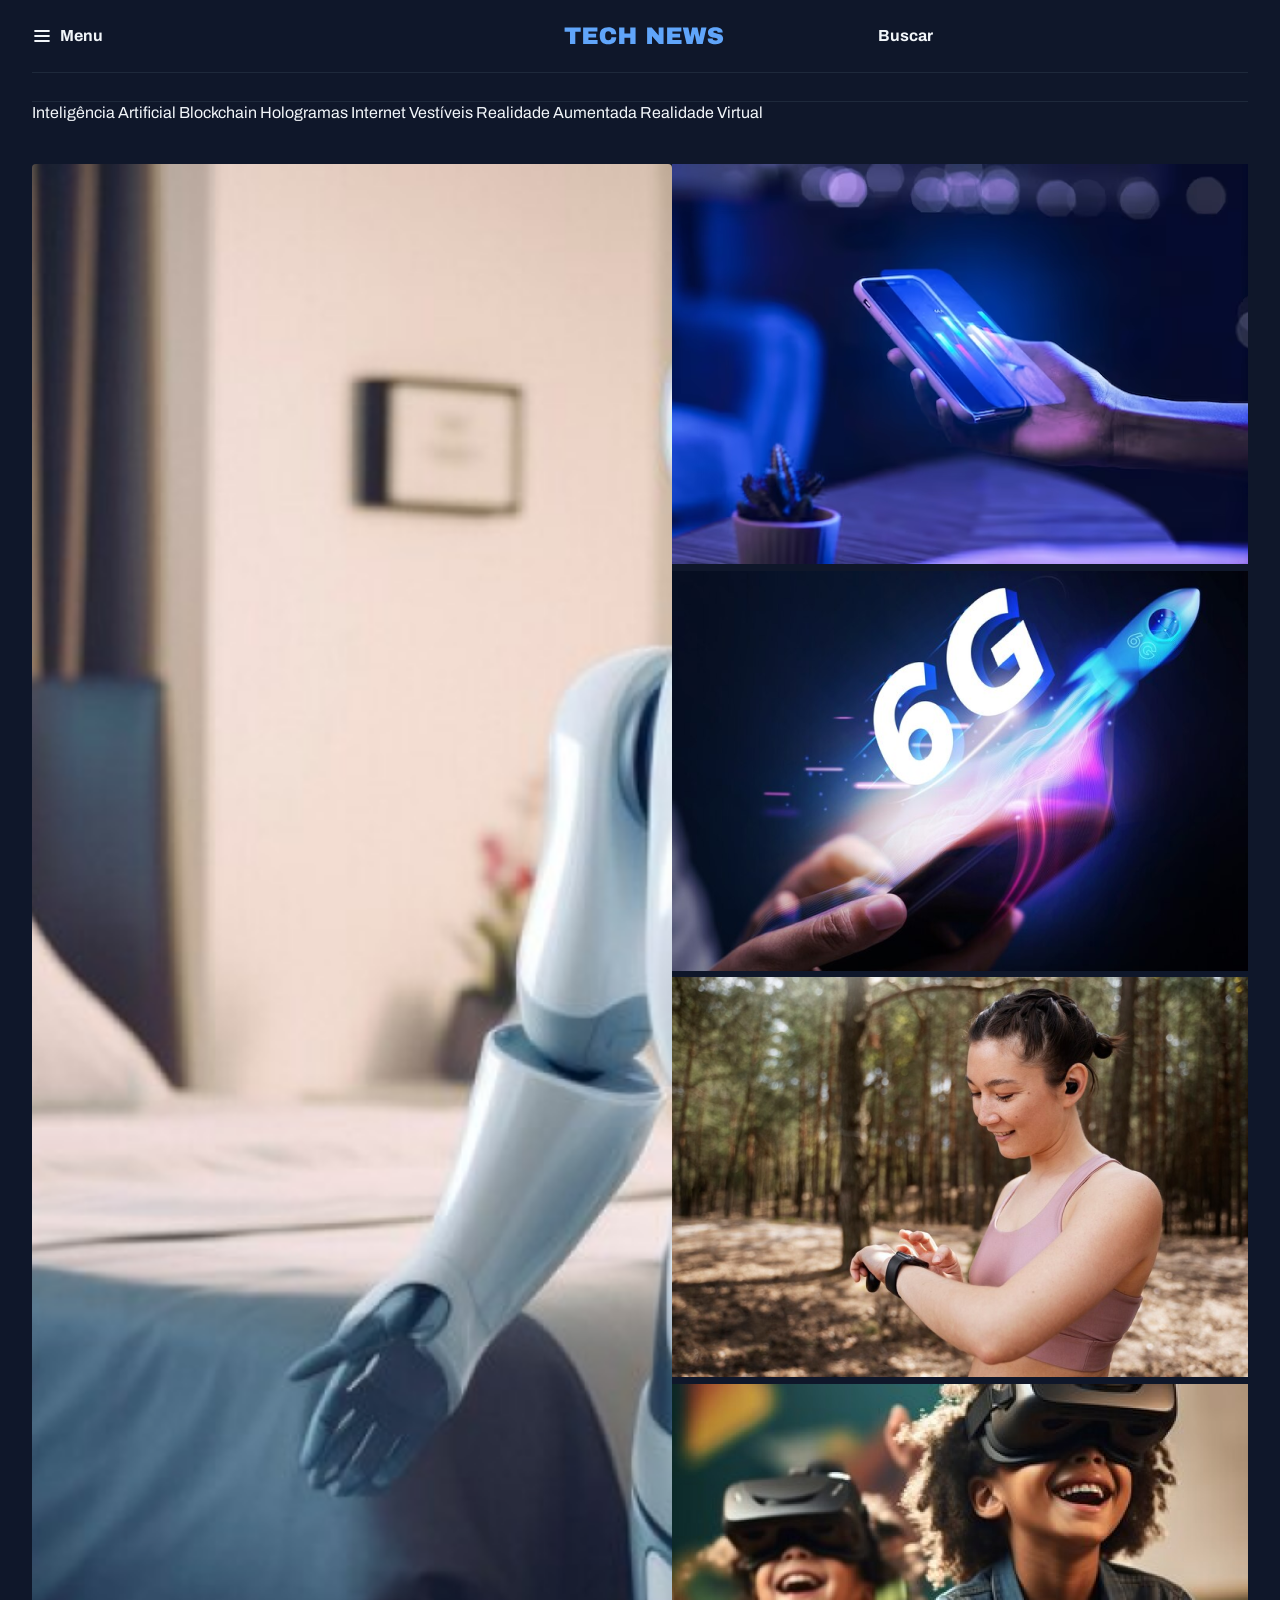
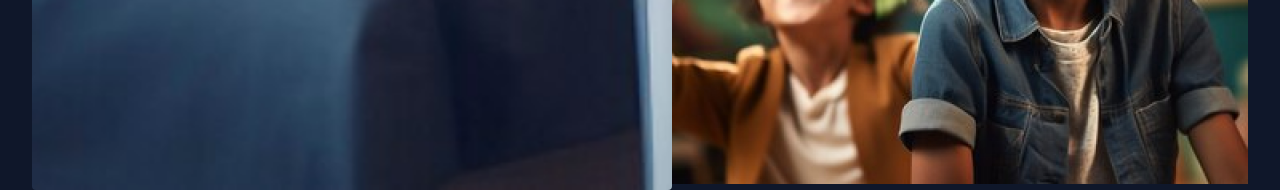
==== index.html @ 94778c38 "Adicionando fundo com degrade" ====
<!DOCTYPE html>
<html lang="en">
<head>
  <meta charset="UTF-8">
  <meta name="viewport" content="width=device-width, initial-scale=1.0">
  <title>Portal de Notícias </title>
  <link rel="preconnect" href="https://fonts.googleapis.com">
  <link rel="preconnect" href="https://fonts.gstatic.com" crossorigin>
  <link href="https://fonts.googleapis.com/css2?family=Archivo:ital,wght@0,100..900;1,100..900&display=swap" rel="stylesheet">
  <link rel="stylesheet" href="index.css">
</head>
<body>
    <header class="container">
        <nav id="primary" class="grid grid-flow-col">
            <div>
                <img src="assets/icons/List.svg" alt="Icone de menu">
                <strong>Menu</strong></div>
            <div>
                <img src="assets/icons/Logo.svg" alt="Technews logo"></div>
            <div><strong>Buscar</strong><img src="assets/assets/icons/MagnifyingGlass.svg" alt=""></div>
        </nav>
        <nav id="secondary" class="grid grid-flow-col"></nav>
    <a href="#">Inteligência Artificial</a>
    <a href="#">Blockchain</a>
    <a href="#">Hologramas</a>
    <a href="#">Internet</a>
    <a href="#">Vestíveis</a>
    <a href="#">Realidade Aumentada</a>
    <a href="#">Realidade  Virtual</a>
</nav>
    </header>
<main class="grid container">
    <section id="featured" class="grid grid-flow-col gap-16">
        <div class="card">
            <img src="assets/images/Image 01.png" alt="Robo doméstico">
        </div>
        <div class="grid-flow-col-2 gap-16">
            <div><img src="assets/images/Image 02.png" alt="Smartphone"></div>
            <div><img src="assets/images/Image 03.png" alt="Tecnologia 6g"></div>
            <div><img src="assets/images/Image 04.png" alt="Relógio inteligente"></div>
            <div><img src="assets/images/Image 05.png" alt="Tecnologia VR"></div>
        </div>
    </section>
</main>
</body>
</html>
---- index.css ----
@import url(global.css);
@import url(header.css);
@import url(utility.css);
@import url(section.css);
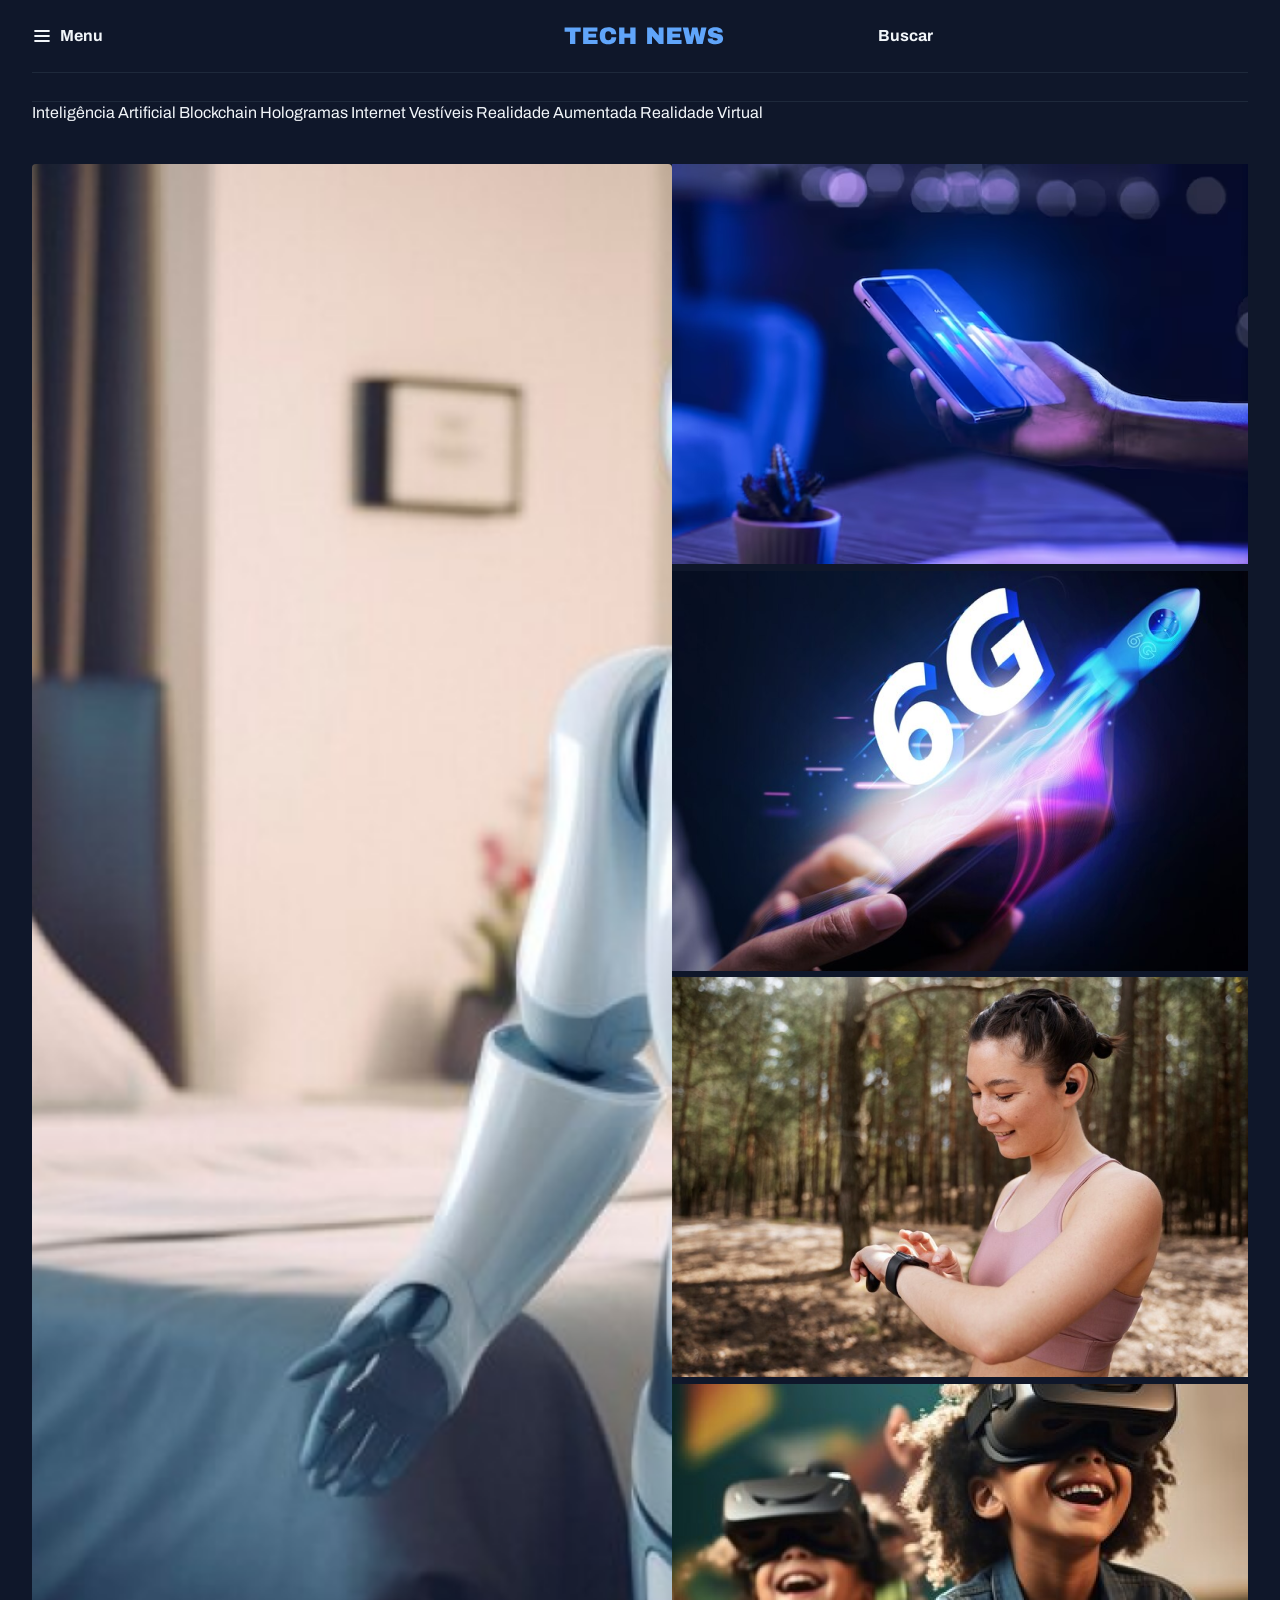
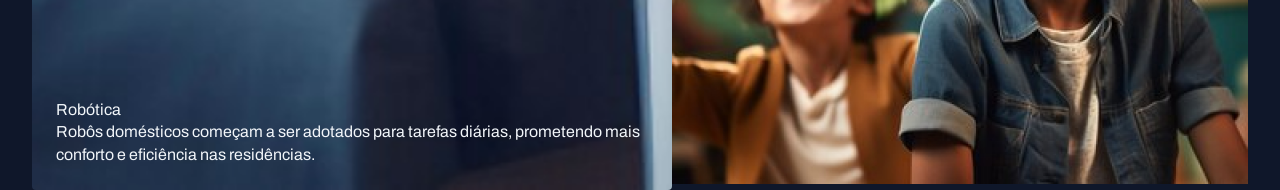
==== commit 595e9eb0: "Texto da primeira imagem após o degrade" ====
--- a/index.html
+++ b/index.html
@@ -31,9 +31,15 @@
     </header>
 <main class="grid container">
     <section id="featured" class="grid grid-flow-col gap-16">
-        <div class="card">
+        <figure class="card">
             <img src="assets/images/Image 01.png" alt="Robo doméstico">
-        </div>
+            <figcaption class=".content-tag">Robótica
+                <h2 class="text.2xl">
+                    Robôs domésticos começam a ser adotados para tarefas diárias, 
+                    prometendo mais conforto e eficiência nas residências.
+                </h2>
+            </figcaption>
+        </figure>
         <div class="grid-flow-col-2 gap-16">
             <div><img src="assets/images/Image 02.png" alt="Smartphone"></div>
             <div><img src="assets/images/Image 03.png" alt="Tecnologia 6g"></div>
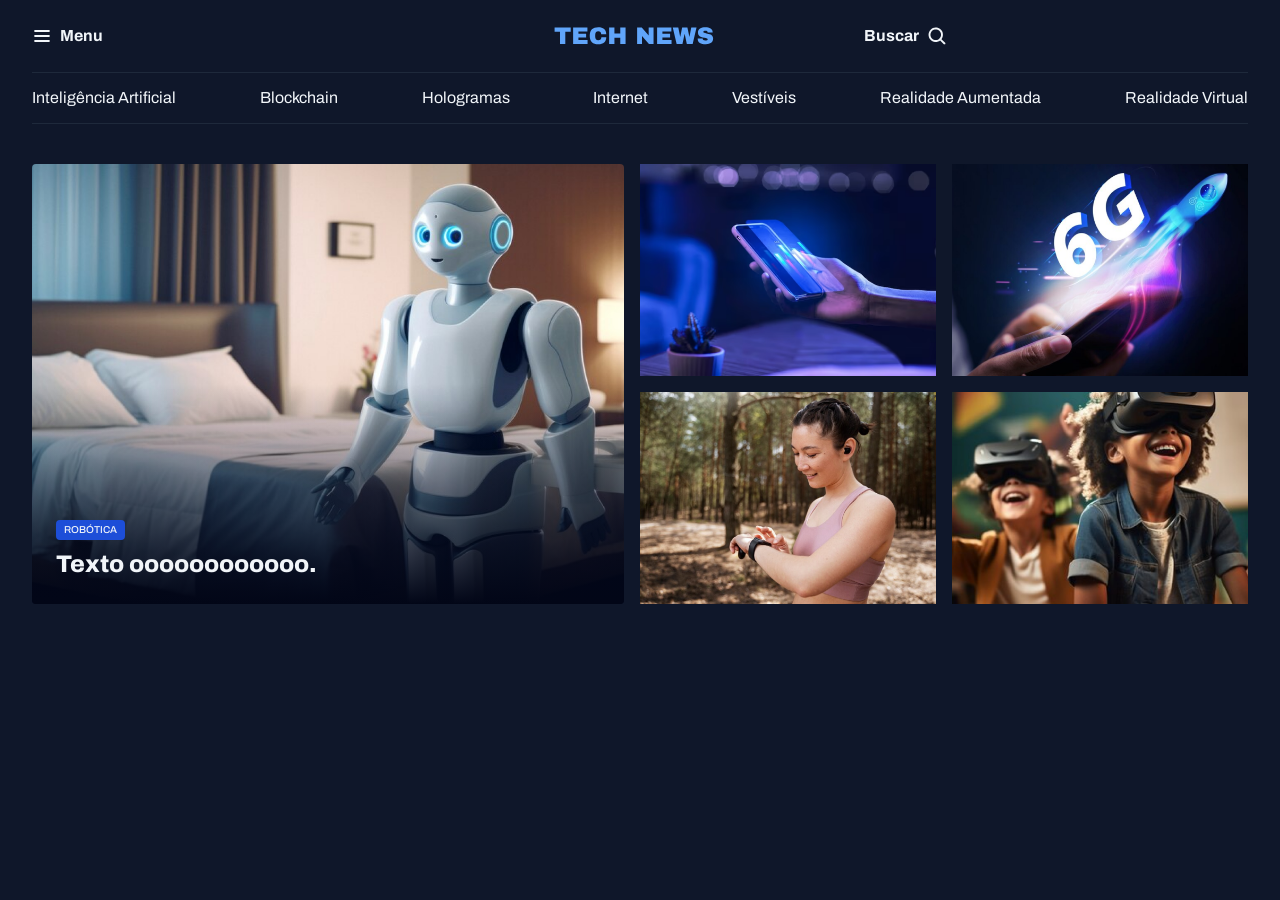
==== commit 5a01367c: "Alinhando header" ====
--- a/index.html
+++ b/index.html
@@ -1,25 +1,31 @@
 <!DOCTYPE html>
 <html lang="en">
 <head>
-  <meta charset="UTF-8">
-  <meta name="viewport" content="width=device-width, initial-scale=1.0">
-  <title>Portal de Notícias </title>
   <link rel="preconnect" href="https://fonts.googleapis.com">
   <link rel="preconnect" href="https://fonts.gstatic.com" crossorigin>
   <link href="https://fonts.googleapis.com/css2?family=Archivo:ital,wght@0,100..900;1,100..900&display=swap" rel="stylesheet">
   <link rel="stylesheet" href="index.css">
+  <meta charset="UTF-8">
+  <meta name="viewport" content="width=device-width, initial-scale=1.0">
+  <title>Portal de Notícias </title>
 </head>
 <body>
-    <header class="container">
-        <nav id="primary" class="grid grid-flow-col">
-            <div>
-                <img src="assets/icons/List.svg" alt="Icone de menu">
-                <strong>Menu</strong></div>
-            <div>
-                <img src="assets/icons/Logo.svg" alt="Technews logo"></div>
-            <div><strong>Buscar</strong><img src="assets/assets/icons/MagnifyingGlass.svg" alt=""></div>
-        </nav>
-        <nav id="secondary" class="grid grid-flow-col"></nav>
+ <header class="container">
+  <nav id="primary" class="grid grid-flow-col">
+    <div> 
+      <img src="assets/icons/List.svg" alt="icone de menu">
+      <strong>Menu</strong>
+    </div>
+    <div>
+     <img src="assets/icons/Logo.svg" alt="Logo">
+    </div>  
+    <div> 
+      <strong>Buscar</strong>
+      <img src="assets/icons/MagnifyingGlass.svg" alt="Icone de search">
+    </div>
+  </nav>
+
+  <nav id="secondary" class="grid grid-flow-col">
     <a href="#">Inteligência Artificial</a>
     <a href="#">Blockchain</a>
     <a href="#">Hologramas</a>
@@ -27,26 +33,26 @@
     <a href="#">Vestíveis</a>
     <a href="#">Realidade Aumentada</a>
     <a href="#">Realidade  Virtual</a>
-</nav>
-    </header>
+  </nav>
+</header>
 <main class="grid container">
-    <section id="featured" class="grid grid-flow-col gap-16">
-        <figure class="card">
-            <img src="assets/images/Image 01.png" alt="Robo doméstico">
-            <figcaption class=".content-tag">Robótica
-                <h2 class="text.2xl">
-                    Robôs domésticos começam a ser adotados para tarefas diárias, 
-                    prometendo mais conforto e eficiência nas residências.
-                </h2>
-            </figcaption>
-        </figure>
-        <div class="grid-flow-col-2 gap-16">
-            <div><img src="assets/images/Image 02.png" alt="Smartphone"></div>
-            <div><img src="assets/images/Image 03.png" alt="Tecnologia 6g"></div>
-            <div><img src="assets/images/Image 04.png" alt="Relógio inteligente"></div>
-            <div><img src="assets/images/Image 05.png" alt="Tecnologia VR"></div>
-        </div>
-    </section>
+  <section id="featured" class="grid grid-flow-col gap-16">
+    <figure class="card">
+      <img src="assets/images/Image 01.png" alt="Robs domestic">
+      <figcaption>
+        <span class="content-tag">Robótica</span>
+        <h2 class="text-2xl">Texto oooooooooooo.</h2>
+      </figcaption>
+    </figure>
+
+    <div class="grid grid-cols-2 gap-16">
+      <div><img src="assets/images/Image 02.png" alt="im2"></div>
+      <div><img src="assets/images/Image 03.png" alt="im3"></div>
+      <div><img src="assets/images/Image 04.png" alt="im4"></div>
+      <div><img src="assets/images/Image 05.png" alt="im5"></div>
+    </div>
+
+  </section>
 </main>
 </body>
 </html>
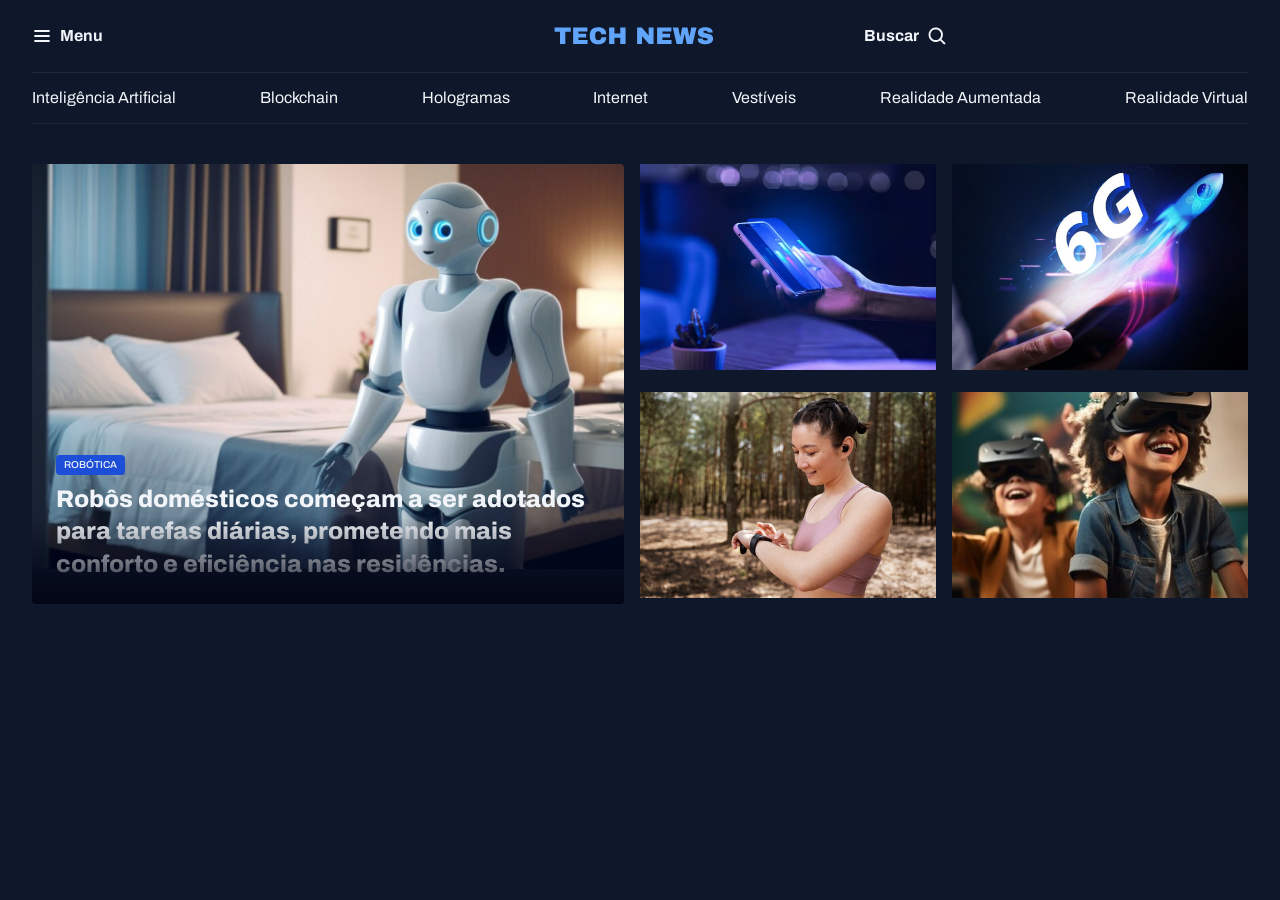
==== commit 778a9259: "ajustes da imgaem com degrade" ====
--- a/index.html
+++ b/index.html
@@ -38,10 +38,10 @@
 <main class="grid container">
   <section id="featured" class="grid grid-flow-col gap-16">
     <figure class="card">
-      <img src="assets/images/Image 01.png" alt="Robs domestic">
+      <img src="assets/images/Image 01.png" alt="Robos domestico">
       <figcaption>
         <span class="content-tag">Robótica</span>
-        <h2 class="text-2xl">Texto oooooooooooo.</h2>
+        <h2 class="text-2xl">Robôs domésticos começam a ser adotados para tarefas diárias, prometendo mais conforto e eficiência nas residências.</h2>
       </figcaption>
     </figure>
 
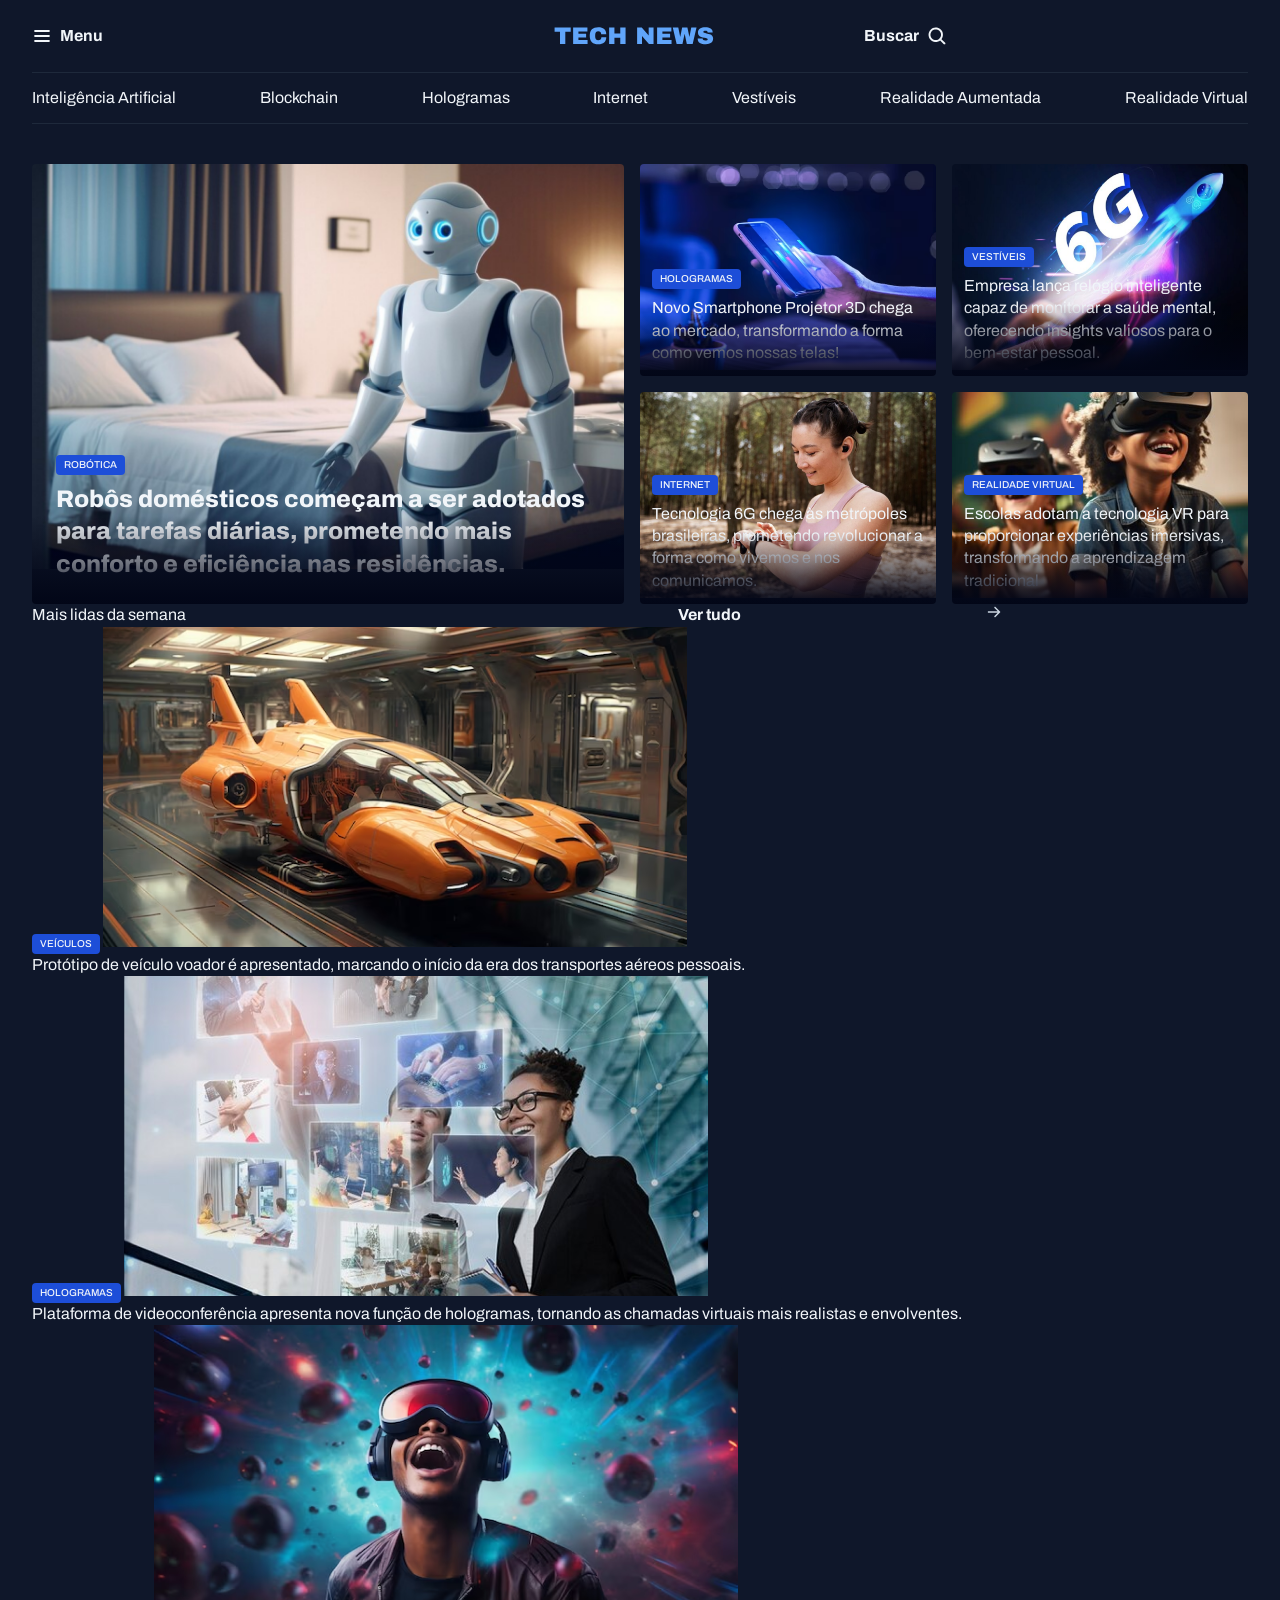
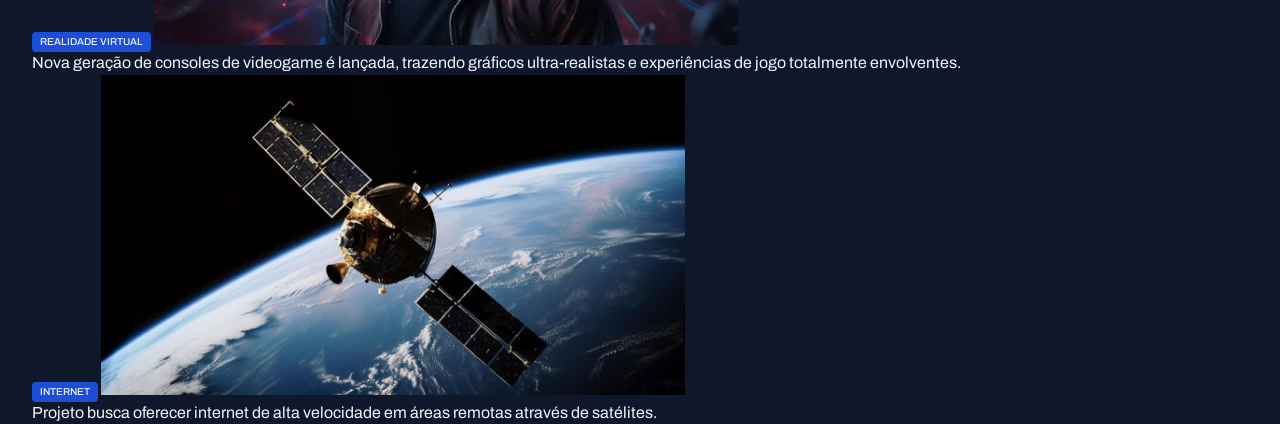
==== commit f2cba470: "Estruturando a seção mais lida da semana" ====
--- a/index.html
+++ b/index.html
@@ -46,10 +46,66 @@
     </figure>
 
     <div class="grid grid-cols-2 gap-16">
-      <div><img src="assets/images/Image 02.png" alt="im2"></div>
-      <div><img src="assets/images/Image 03.png" alt="im3"></div>
-      <div><img src="assets/images/Image 04.png" alt="im4"></div>
-      <div><img src="assets/images/Image 05.png" alt="im5"></div>
+      <figure class="card"><img src="assets/images/Image 02.png" alt="im2">
+        <figcaption>
+          <span class="content-tag">Hologramas</span>
+          <h2 class="text-lg">Novo Smartphone Projetor 3D chega ao mercado, transformando a forma como vemos nossas telas!</h2>
+        </figcaption>
+      </figure>
+      <figure class="card"><img src="assets/images/Image 03.png" alt="im3">
+        <figcaption>
+          <span class="content-tag">Vestíveis</span>
+          <h2 class="text-lg">Empresa lança relógio inteligente capaz de monitorar a saúde mental, oferecendo insights valiosos para o bem-estar pessoal.</h2>
+        </figcaption>
+      </figure>
+      <figure class="card"><img src="assets/images/Image 04.png" alt="im4">
+        <figcaption>
+          <span class="content-tag">Internet</span>
+          <h2 class="text-lg">Tecnologia 6G chega às metrópoles brasileiras, prometendo revolucionar a forma como vivemos e nos comunicamos.</h2>
+        </figcaption>
+      </figure>
+      <figure class="card"><img src="assets/images/Image 05.png" alt="im5">
+        <figcaption>
+          <span class="content-tag">Realidade Virtual</span>
+          <h2 class="text-lg">Escolas adotam a tecnologia VR para proporcionar experiências imersivas, transformando a aprendizagem tradicional</h2>
+        </figcaption>
+      </figure>
+    </figure>
+
+  </section>
+  <section id="weekly">
+    <header class="grid grid-flow-col">
+      <h3>Mais lidas da semana</h3>
+      <a href="#" class="grid grid-flow-col">
+        <strong>Ver tudo</strong>
+        <img src="assets/icons/ArrowRight.svg" alt="seta para direita">
+      </a>
+    </header>
+    <div>
+      <figure>
+        <span class="content-tag">Veículos</span>
+        <img src="assets/images/Image 06.png" alt="im6">
+        <p>Protótipo de veículo voador é apresentado, marcando o início da era dos transportes aéreos pessoais.</p>
+        </p>
+      </figure>
+      <figure>
+        <span class="content-tag">Hologramas</span>
+        <img src="assets/images/Image 07.png" alt="im6">
+        <p>Plataforma de videoconferência apresenta nova função de hologramas, tornando as chamadas virtuais mais realistas e envolventes.</p>
+        </p>
+      </figure>
+      <figure>
+        <span class="content-tag">Realidade Virtual</span>
+        <img src="assets/images/Image 08.png" alt="im6">
+        <p>Nova geração de consoles de videogame é lançada, trazendo gráficos ultra-realistas e experiências de jogo totalmente envolventes.</p>
+        </p>
+      </figure>
+      <figure>
+        <span class="content-tag">Internet</span>
+        <img src="assets/images/Image 09.png" alt="im6">
+        <p>Projeto busca oferecer internet de alta velocidade em áreas remotas através de satélites.</p>
+        </p>
+      </figure>
     </div>
 
   </section>
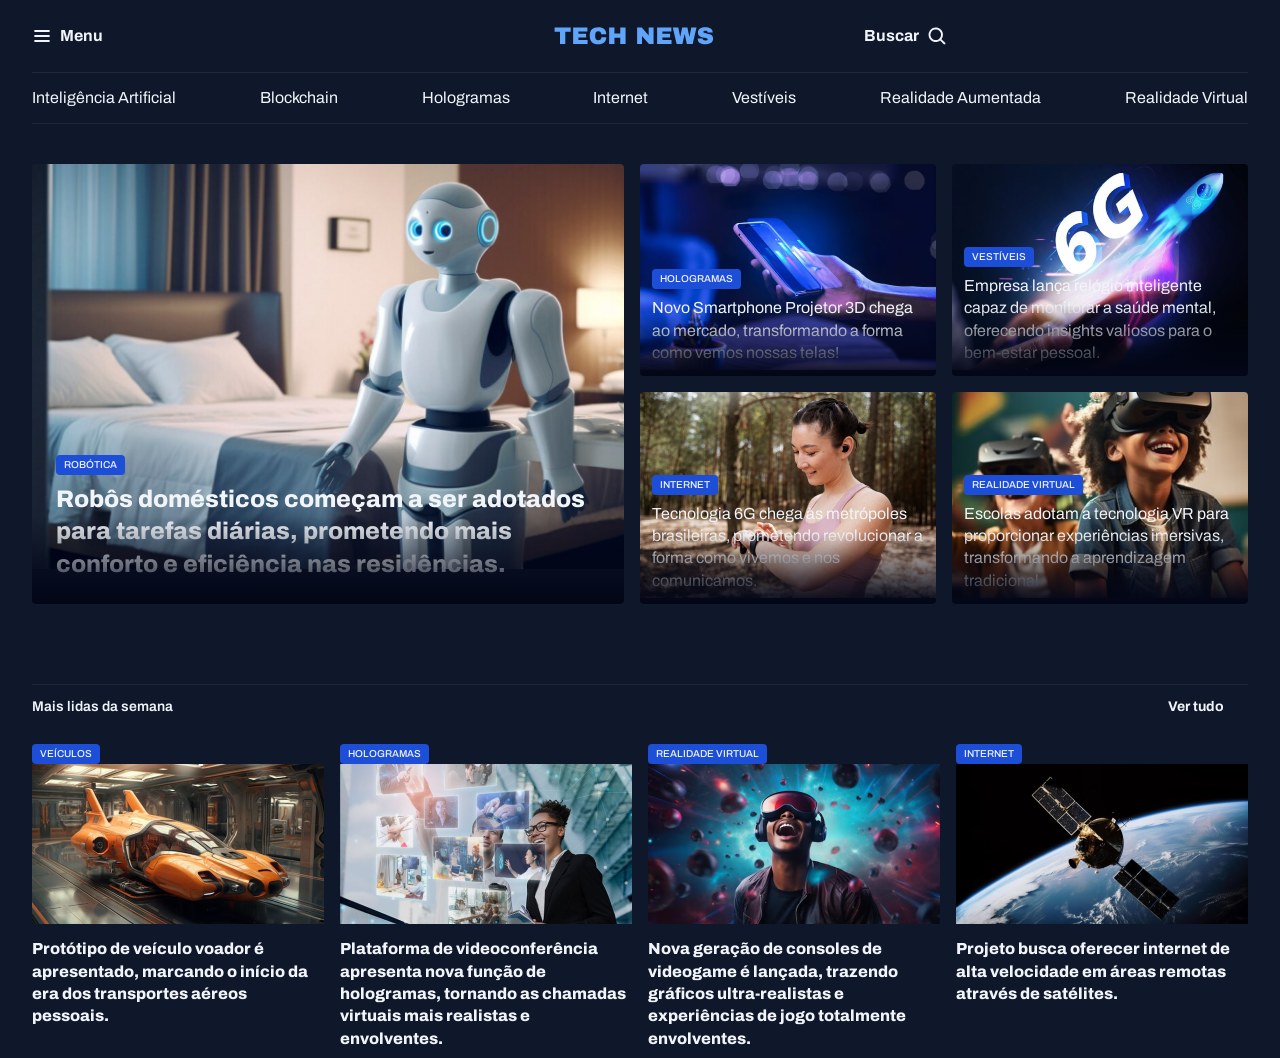
==== commit 4fa6b2a9: "Aplicando estilos na seção mais lida da semana" ====
--- a/index.html
+++ b/index.html
@@ -78,10 +78,10 @@
       <h3>Mais lidas da semana</h3>
       <a href="#" class="grid grid-flow-col">
         <strong>Ver tudo</strong>
-        <img src="assets/icons/ArrowRight.svg" alt="seta para direita">
+        <span></span>
       </a>
     </header>
-    <div>
+    <div class="grid grid-flow-col gap-16">
       <figure>
         <span class="content-tag">Veículos</span>
         <img src="assets/images/Image 06.png" alt="im6">
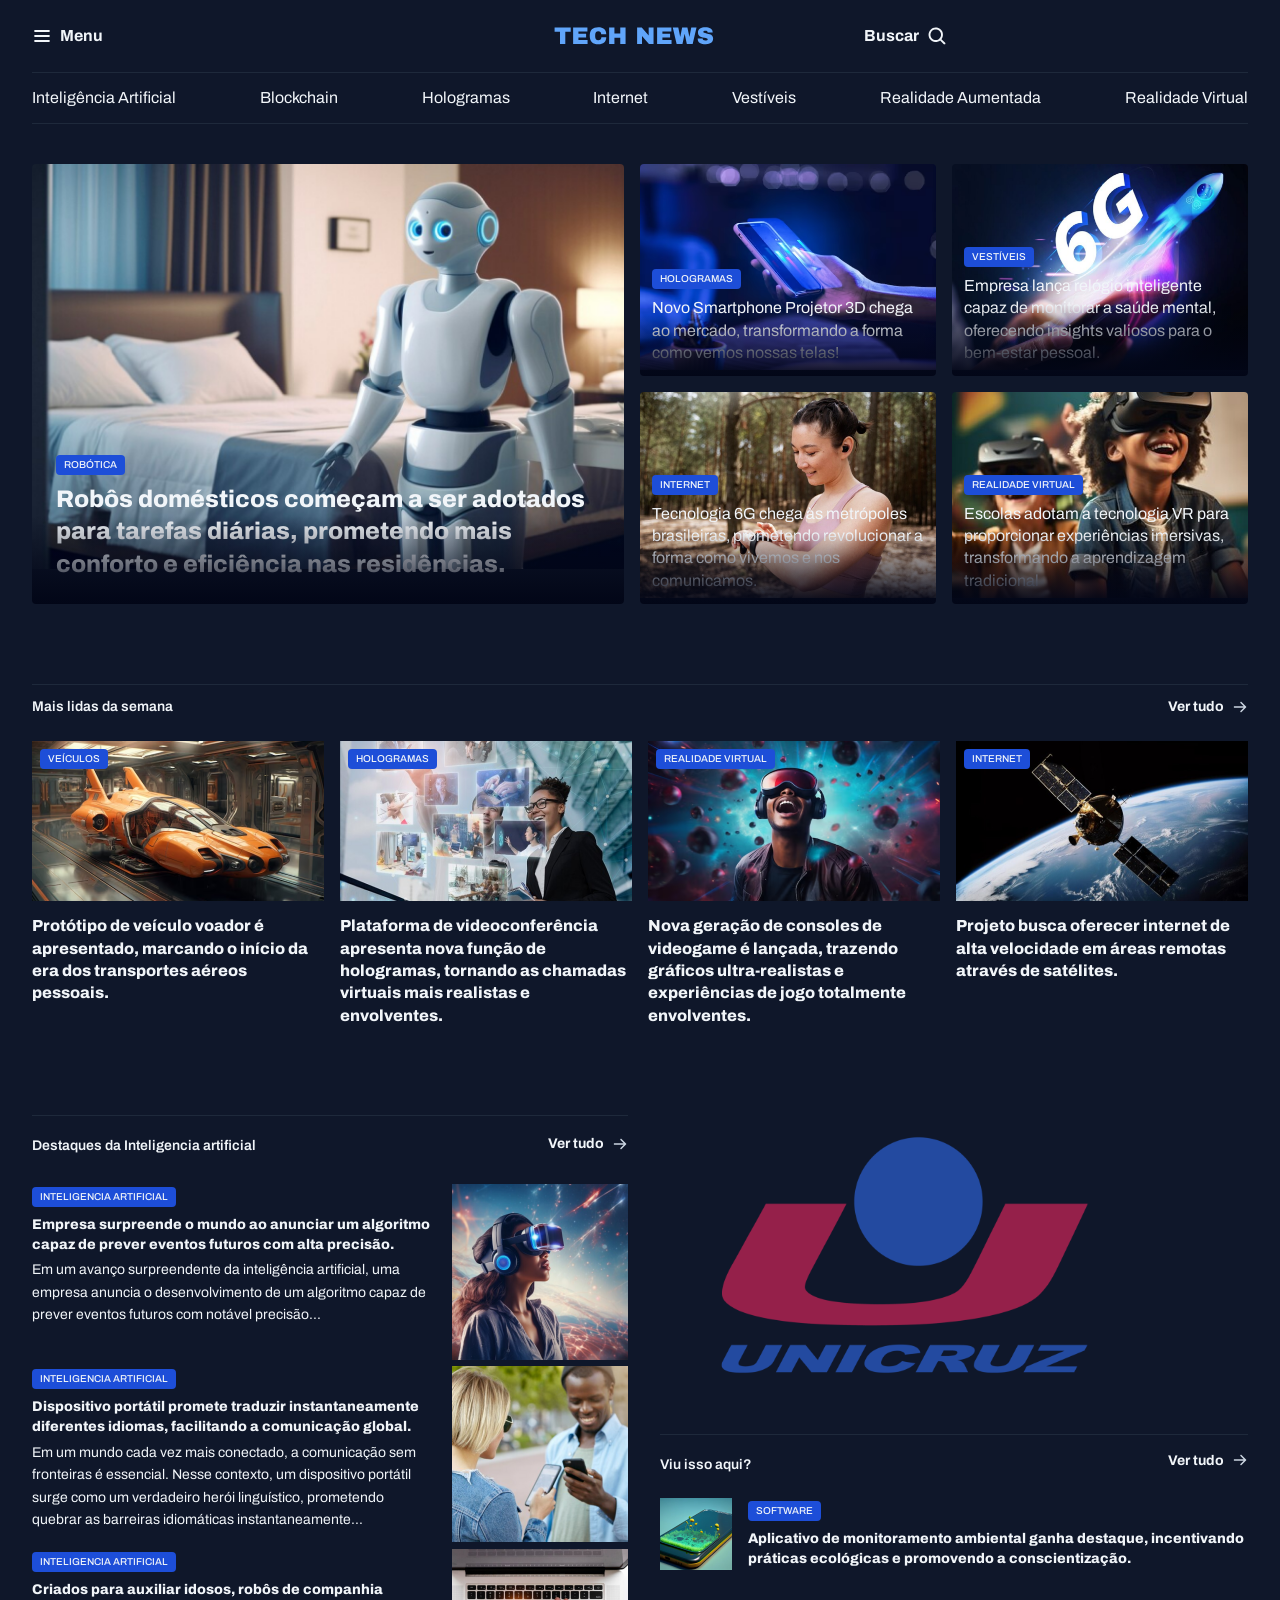
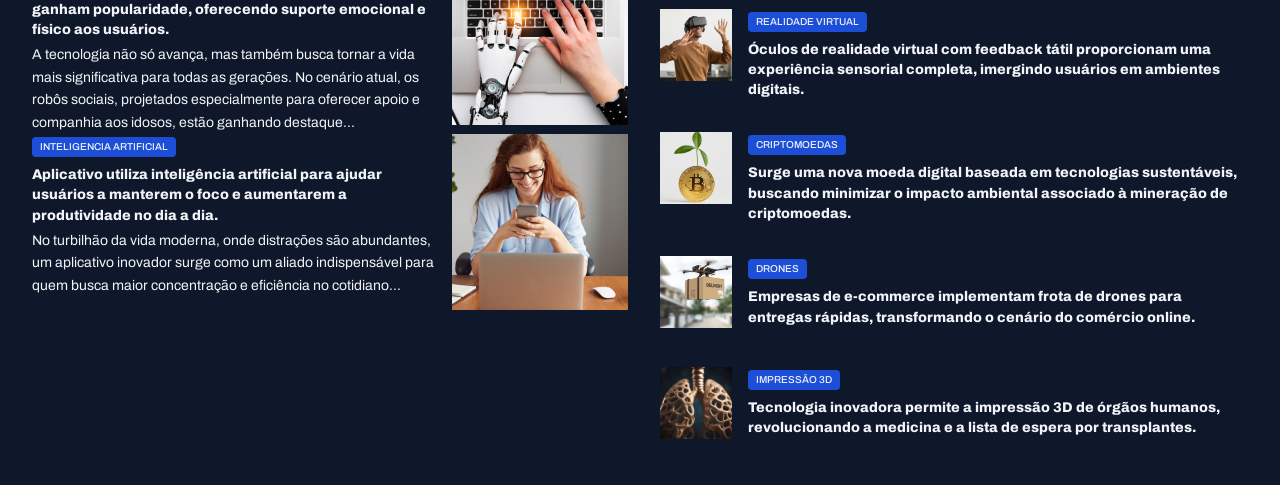
==== commit e5945dc8: "Finalizando projeto" ====
--- a/index.html
+++ b/index.html
@@ -109,6 +109,117 @@
     </div>
 
   </section>
+  <section id="ia">
+    <header class="grid grid-flow-col">
+      <h3>Destaques da Inteligencia artificial</h3>
+      <a href="#" class="grid grid-flow-col">
+        <strong>Ver tudo</strong>
+        <span></span>
+      </a>
+    </header>
+    <div class="grid gap-32">
+      <article class="grid grid-flow-col gap-16">
+        <div>
+          <span class="content-tag">Inteligencia Artificial</span>
+          <h3 class="text-xl">Empresa surpreende o mundo ao anunciar um algoritmo capaz de prever eventos futuros com alta precisão.</h3>
+          <p class="text-sm">Em um avanço surpreendente da inteligência artificial, uma empresa anuncia o desenvolvimento de um algoritmo capaz de prever eventos futuros com notável precisão... </p>
+        </div>
+        <div>
+          <img src="assets/images/Image 10.png" alt="im10">
+        </div>
+      </article>
+    </div>
+    <article class="grid grid-flow-col gap-16">
+        <div>
+          <span class="content-tag">Inteligencia Artificial</span>
+          <h3 class="text-xl">Dispositivo portátil promete traduzir instantaneamente diferentes idiomas, facilitando a comunicação global.</h3>
+          <p class="text-sm">Em um mundo cada vez mais conectado, a comunicação sem fronteiras é essencial. Nesse contexto, um dispositivo portátil surge como um verdadeiro herói linguístico, prometendo quebrar as barreiras idiomáticas instantaneamente...</p>
+        </div>
+        <div>
+          <img src="assets/images/Image 11.png" alt="im10">
+        </div>
+      </article>
+      <article class="grid grid-flow-col gap-16">
+        <div>
+          <span class="content-tag">Inteligencia Artificial</span>
+          <h3 class="text-xl">Criados para auxiliar idosos, robôs de companhia ganham popularidade, oferecendo suporte emocional e físico aos usuários.</h3>
+          <p class="text-sm">A tecnologia não só avança, mas também busca tornar a vida mais significativa para todas as gerações. No cenário atual, os robôs sociais, projetados especialmente para oferecer apoio e companhia aos idosos, estão ganhando destaque...</p>
+        </div>
+        <div>
+          <img src="assets/images/Image 12.png" alt="im10">
+        </div>
+      </article>
+      <article class="grid grid-flow-col gap-16">
+        <div>
+          <span class="content-tag">Inteligencia Artificial</span>
+          <h3 class="text-xl">Aplicativo utiliza inteligência artificial para ajudar usuários a manterem o foco e aumentarem a produtividade no dia a dia.</h3>
+          <p class="text-sm">No turbilhão da vida moderna, onde distrações são abundantes, um aplicativo inovador surge como um aliado indispensável para quem busca maior concentração e eficiência no cotidiano...</p>
+        </div>
+        <div>
+          <img src="assets/images/Image 13.png" alt="im10">
+        </div>
+      </article>
+
+  </section>
+  <div id="ads">
+    <img src="assets/images/Unicruz.svg" alt="Unicruz">
+    <section id="more">
+      <header class="grid grid-flow-col">
+      <h3>Viu isso aqui?</h3>
+      <a href="#" class="grid grid-flow-col">
+        <strong>Ver tudo</strong>
+        <span></span>
+      </a>
+    </header>
+    <div class="grid gap-32">
+      <article class="grid grid-flow-col gap-16">
+        <div>
+          <img src="assets/images/Image 14.png" alt="im10">
+        </div>
+        <div>
+          <span class="content-tag">Software</span>
+          <h3 class="text-xl">Aplicativo de monitoramento ambiental ganha destaque, incentivando práticas ecológicas e promovendo a conscientização.</h3>
+        </div>
+      </article>
+      <article class="grid grid-flow-col gap-16">
+        <div>
+          <img src="assets/images/Image 15.png" alt="im10">
+        </div>
+        <div>
+          <span class="content-tag">Realidade Virtual</span>
+          <h3 class="text-xl">Óculos de realidade virtual com feedback tátil proporcionam uma experiência sensorial completa, imergindo usuários em ambientes digitais.</h3>
+        </div>
+      </article>
+      <article class="grid grid-flow-col gap-16">
+        <div>
+          <img src="assets/images/Image 16.png" alt="im10">
+        </div>
+        <div>
+          <span class="content-tag">Criptomoedas</span>
+          <h3 class="text-xl">Surge uma nova moeda digital baseada em tecnologias sustentáveis, buscando minimizar o impacto ambiental associado à mineração de criptomoedas.</h3>
+        </div>
+      </article>
+      <article class="grid grid-flow-col gap-16">
+        <div>
+          <img src="assets/images/Image 17.png" alt="im10">
+        </div>
+        <div>
+          <span class="content-tag">Drones</span>
+          <h3 class="text-xl">Empresas de e-commerce implementam frota de drones para entregas rápidas, transformando o cenário do comércio online.</h3>
+        </div>
+      </article>
+      <article class="grid grid-flow-col gap-16">
+        <div>
+          <img src="assets/images/Image 18.png" alt="im10">
+        </div>
+        <div>
+          <span class="content-tag">Impressão 3d</span>
+          <h3 class="text-xl">Tecnologia inovadora permite a impressão 3D de órgãos humanos, revolucionando a medicina e a lista de espera por transplantes.</h3>
+        </div>
+      </article>
+    </div>
+    </section>
+  </div>
 </main>
 </body>
 </html>
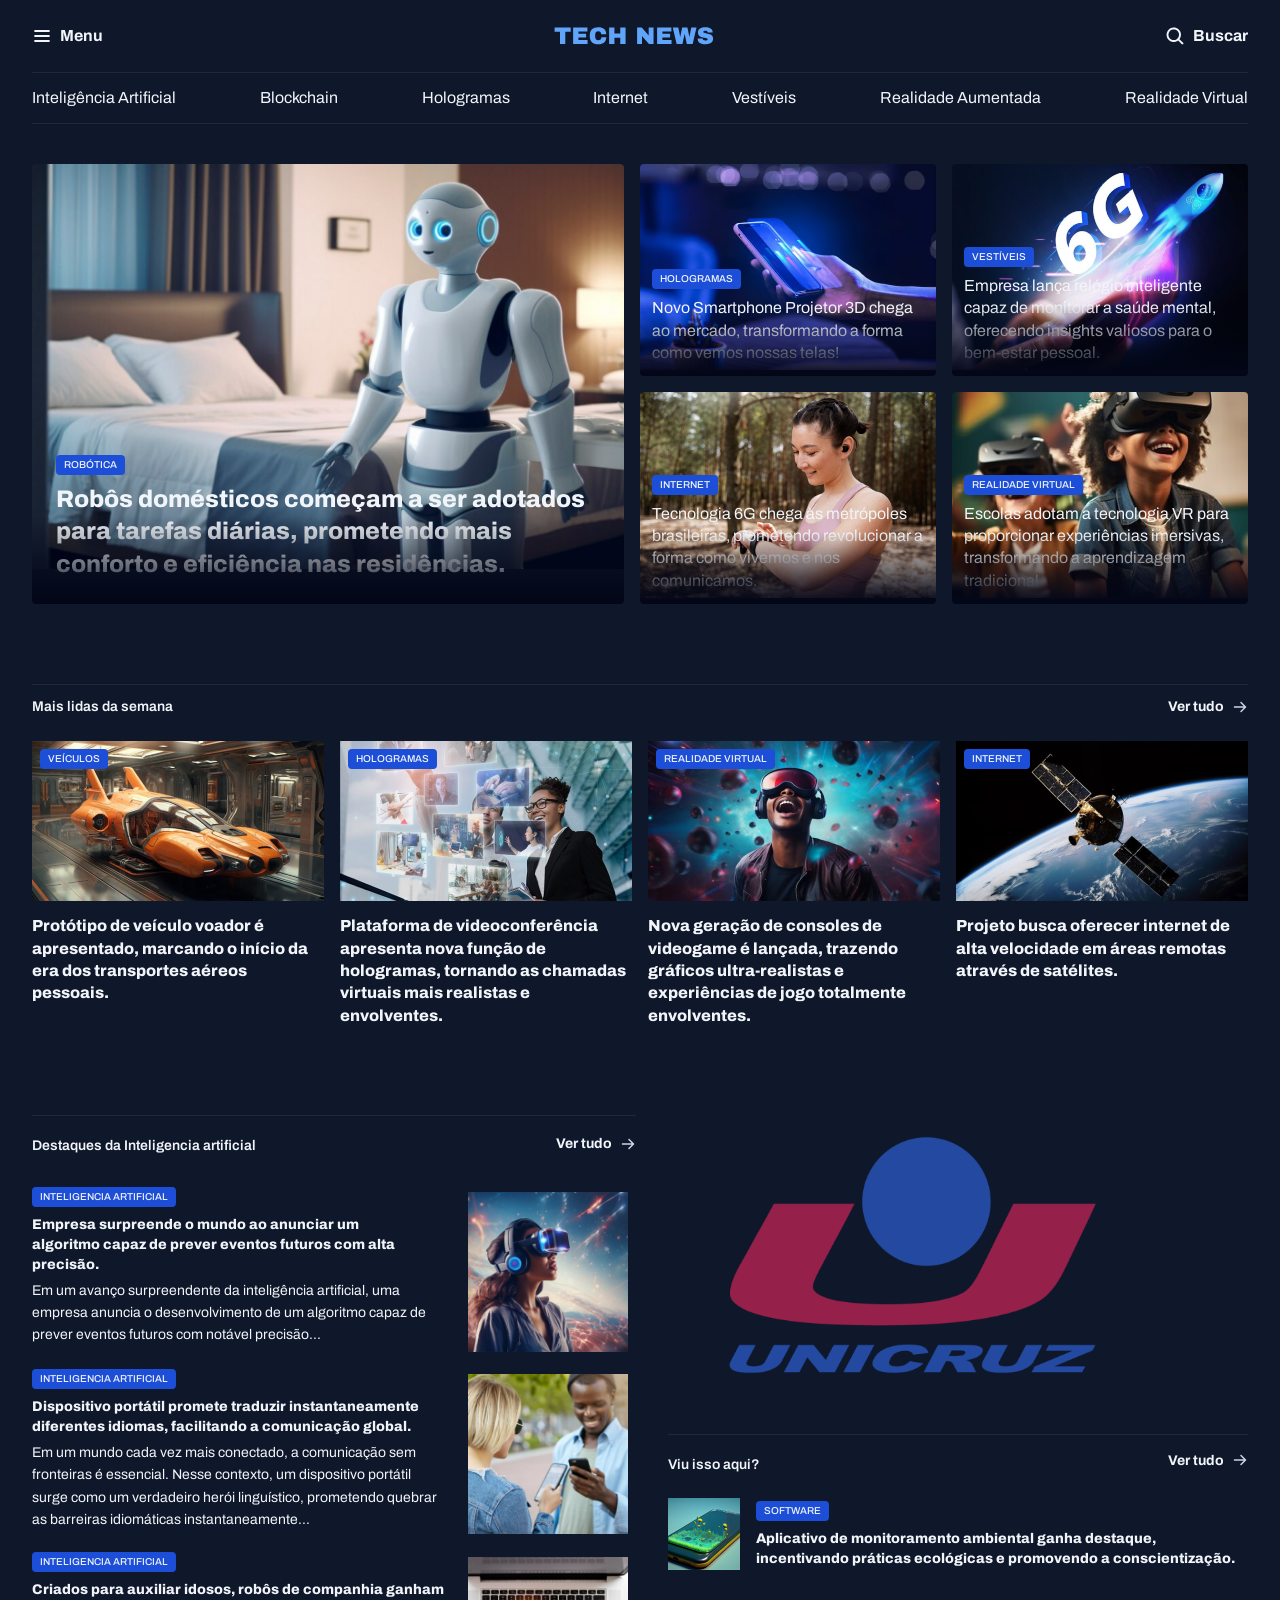
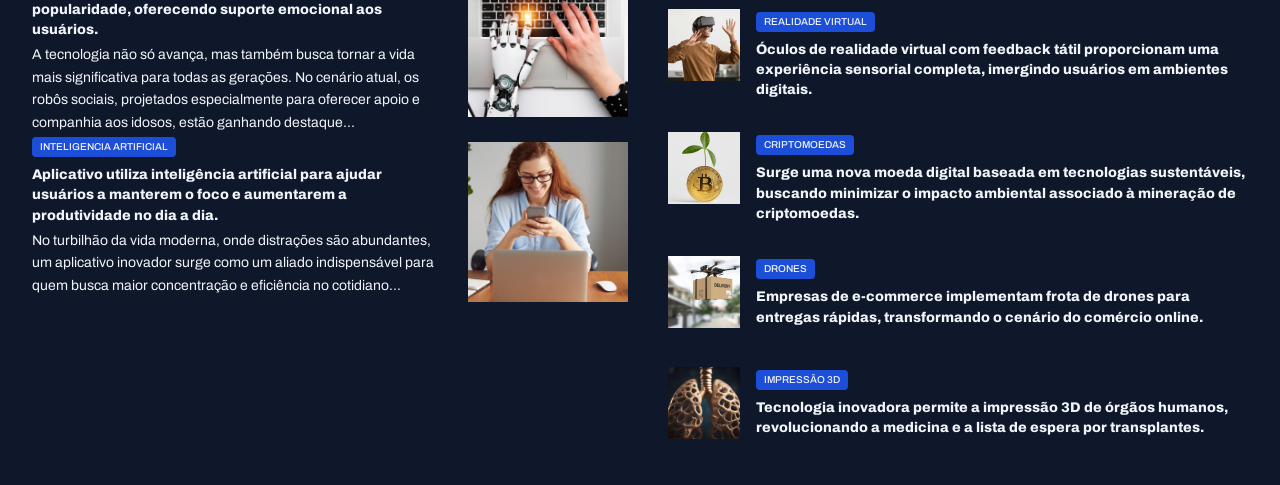
==== commit 99554d81: "Projeto final" ====
--- a/index.html
+++ b/index.html
@@ -1,225 +1,225 @@
-<!DOCTYPE html>
-<html lang="en">
-<head>
-  <link rel="preconnect" href="https://fonts.googleapis.com">
-  <link rel="preconnect" href="https://fonts.gstatic.com" crossorigin>
-  <link href="https://fonts.googleapis.com/css2?family=Archivo:ital,wght@0,100..900;1,100..900&display=swap" rel="stylesheet">
-  <link rel="stylesheet" href="index.css">
-  <meta charset="UTF-8">
-  <meta name="viewport" content="width=device-width, initial-scale=1.0">
-  <title>Portal de Notícias </title>
-</head>
-<body>
- <header class="container">
-  <nav id="primary" class="grid grid-flow-col">
-    <div> 
-      <img src="assets/icons/List.svg" alt="icone de menu">
-      <strong>Menu</strong>
-    </div>
-    <div>
-     <img src="assets/icons/Logo.svg" alt="Logo">
-    </div>  
-    <div> 
-      <strong>Buscar</strong>
-      <img src="assets/icons/MagnifyingGlass.svg" alt="Icone de search">
-    </div>
-  </nav>
-
-  <nav id="secondary" class="grid grid-flow-col">
-    <a href="#">Inteligência Artificial</a>
-    <a href="#">Blockchain</a>
-    <a href="#">Hologramas</a>
-    <a href="#">Internet</a>
-    <a href="#">Vestíveis</a>
-    <a href="#">Realidade Aumentada</a>
-    <a href="#">Realidade  Virtual</a>
-  </nav>
-</header>
-<main class="grid container">
-  <section id="featured" class="grid grid-flow-col gap-16">
-    <figure class="card">
-      <img src="assets/images/Image 01.png" alt="Robos domestico">
-      <figcaption>
-        <span class="content-tag">Robótica</span>
-        <h2 class="text-2xl">Robôs domésticos começam a ser adotados para tarefas diárias, prometendo mais conforto e eficiência nas residências.</h2>
-      </figcaption>
-    </figure>
-
-    <div class="grid grid-cols-2 gap-16">
-      <figure class="card"><img src="assets/images/Image 02.png" alt="im2">
+  <!DOCTYPE html>
+  <html lang="en">
+  <head>
+    <link rel="preconnect" href="https://fonts.googleapis.com">
+    <link rel="preconnect" href="https://fonts.gstatic.com" crossorigin>
+    <link href="https://fonts.googleapis.com/css2?family=Archivo:ital,wght@0,100..900;1,100..900&display=swap" rel="stylesheet">
+    <link rel="stylesheet" href="index.css">
+    <meta charset="UTF-8">
+    <meta name="viewport" content="width=device-width, initial-scale=1.0">
+    <title>Portal de Notícias </title>
+  </head>
+  <body>
+  <header class="container">
+    <nav id="primary" class="grid grid-flow-col">
+      <div> 
+        <img src="assets/icons/List.svg" alt="icone de menu">
+        <strong>Menu</strong>
+      </div>
+      <div>
+      <img src="assets/icons/Logo.svg" alt="Logo">
+      </div>
+      <div>
+        <img src="assets/icons/MagnifyingGlass.svg" alt="icone de busca">
+        <strong>Buscar</strong>
+      </div>  
+    </nav>
+
+    <nav id="secondary" class="grid grid-flow-col">
+      <a href="#">Inteligência Artificial</a>
+      <a href="#">Blockchain</a>
+      <a href="#">Hologramas</a>
+      <a href="#">Internet</a>
+      <a href="#">Vestíveis</a>
+      <a href="#">Realidade Aumentada</a>
+      <a href="#">Realidade  Virtual</a>
+    </nav>
+  </header>
+  <main class="grid container">
+    <section id="featured" class="grid grid-flow-col gap-16">
+      <figure class="card">
+        <img src="assets/images/Image 01.png" alt="Robos domestico">
         <figcaption>
-          <span class="content-tag">Hologramas</span>
-          <h2 class="text-lg">Novo Smartphone Projetor 3D chega ao mercado, transformando a forma como vemos nossas telas!</h2>
+          <span class="content-tag">Robótica</span>
+          <h2 class="text-2xl">Robôs domésticos começam a ser adotados para tarefas diárias, prometendo mais conforto e eficiência nas residências.</h2>
         </figcaption>
       </figure>
-      <figure class="card"><img src="assets/images/Image 03.png" alt="im3">
-        <figcaption>
-          <span class="content-tag">Vestíveis</span>
-          <h2 class="text-lg">Empresa lança relógio inteligente capaz de monitorar a saúde mental, oferecendo insights valiosos para o bem-estar pessoal.</h2>
-        </figcaption>
+
+      <div class="grid grid-cols-2 gap-16">
+        <figure class="card"><img src="assets/images/Image 02.png" alt="im2">
+          <figcaption>
+            <span class="content-tag">Hologramas</span>
+            <h2 class="text-lg">Novo Smartphone Projetor 3D chega ao mercado, transformando a forma como vemos nossas telas!</h2>
+          </figcaption>
+        </figure>
+        <figure class="card"><img src="assets/images/Image 03.png" alt="im3">
+          <figcaption>
+            <span class="content-tag">Vestíveis</span>
+            <h2 class="text-lg">Empresa lança relógio inteligente capaz de monitorar a saúde mental, oferecendo insights valiosos para o bem-estar pessoal.</h2>
+          </figcaption>
+        </figure>
+        <figure class="card"><img src="assets/images/Image 04.png" alt="im4">
+          <figcaption>
+            <span class="content-tag">Internet</span>
+            <h2 class="text-lg">Tecnologia 6G chega às metrópoles brasileiras, prometendo revolucionar a forma como vivemos e nos comunicamos.</h2>
+          </figcaption>
+        </figure>
+        <figure class="card"><img src="assets/images/Image 05.png" alt="im5">
+          <figcaption>
+            <span class="content-tag">Realidade Virtual</span>
+            <h2 class="text-lg">Escolas adotam a tecnologia VR para proporcionar experiências imersivas, transformando a aprendizagem tradicional</h2>
+          </figcaption>
+        </figure>
       </figure>
-      <figure class="card"><img src="assets/images/Image 04.png" alt="im4">
-        <figcaption>
+
+    </section>
+    <section id="weekly">
+      <header class="grid grid-flow-col">
+        <h3>Mais lidas da semana</h3>
+        <a href="#" class="grid grid-flow-col">
+          <strong>Ver tudo</strong>
+          <span></span>
+        </a>
+      </header>
+      <div class="grid grid-flow-col gap-16">
+        <figure>
+          <span class="content-tag">Veículos</span>
+          <img src="assets/images/Image 06.png" alt="im6">
+          <p>Protótipo de veículo voador é apresentado, marcando o início da era dos transportes aéreos pessoais.</p>
+          </p>
+        </figure>
+        <figure>
+          <span class="content-tag">Hologramas</span>
+          <img src="assets/images/Image 07.png" alt="im6">
+          <p>Plataforma de videoconferência apresenta nova função de hologramas, tornando as chamadas virtuais mais realistas e envolventes.</p>
+          </p>
+        </figure>
+        <figure>
+          <span class="content-tag">Realidade Virtual</span>
+          <img src="assets/images/Image 08.png" alt="im6">
+          <p>Nova geração de consoles de videogame é lançada, trazendo gráficos ultra-realistas e experiências de jogo totalmente envolventes.</p>
+          </p>
+        </figure>
+        <figure>
           <span class="content-tag">Internet</span>
-          <h2 class="text-lg">Tecnologia 6G chega às metrópoles brasileiras, prometendo revolucionar a forma como vivemos e nos comunicamos.</h2>
-        </figcaption>
-      </figure>
-      <figure class="card"><img src="assets/images/Image 05.png" alt="im5">
-        <figcaption>
-          <span class="content-tag">Realidade Virtual</span>
-          <h2 class="text-lg">Escolas adotam a tecnologia VR para proporcionar experiências imersivas, transformando a aprendizagem tradicional</h2>
-        </figcaption>
-      </figure>
-    </figure>
-
-  </section>
-  <section id="weekly">
-    <header class="grid grid-flow-col">
-      <h3>Mais lidas da semana</h3>
-      <a href="#" class="grid grid-flow-col">
-        <strong>Ver tudo</strong>
-        <span></span>
-      </a>
-    </header>
-    <div class="grid grid-flow-col gap-16">
-      <figure>
-        <span class="content-tag">Veículos</span>
-        <img src="assets/images/Image 06.png" alt="im6">
-        <p>Protótipo de veículo voador é apresentado, marcando o início da era dos transportes aéreos pessoais.</p>
-        </p>
-      </figure>
-      <figure>
-        <span class="content-tag">Hologramas</span>
-        <img src="assets/images/Image 07.png" alt="im6">
-        <p>Plataforma de videoconferência apresenta nova função de hologramas, tornando as chamadas virtuais mais realistas e envolventes.</p>
-        </p>
-      </figure>
-      <figure>
-        <span class="content-tag">Realidade Virtual</span>
-        <img src="assets/images/Image 08.png" alt="im6">
-        <p>Nova geração de consoles de videogame é lançada, trazendo gráficos ultra-realistas e experiências de jogo totalmente envolventes.</p>
-        </p>
-      </figure>
-      <figure>
-        <span class="content-tag">Internet</span>
-        <img src="assets/images/Image 09.png" alt="im6">
-        <p>Projeto busca oferecer internet de alta velocidade em áreas remotas através de satélites.</p>
-        </p>
-      </figure>
+          <img src="assets/images/Image 09.png" alt="im6">
+          <p>Projeto busca oferecer internet de alta velocidade em áreas remotas através de satélites.</p>
+          </p>
+        </figure>
+      </div>
+
+    </section>
+    <section id="ia">
+      <header class="grid grid-flow-col">
+        <h3>Destaques da Inteligencia artificial</h3>
+        <a href="#" class="grid grid-flow-col">
+          <strong>Ver tudo</strong>
+          <span></span>
+        </a>
+      </header>
+      <div class="grid gap-32">
+        <article class="grid grid-flow-col gap-32">
+          <div>
+            <span class="content-tag">Inteligencia Artificial</span>
+            <h3 class="text-xl">Empresa surpreende o mundo ao anunciar um algoritmo capaz de prever eventos futuros com alta precisão.</h3>
+            <p class="text-sm">Em um avanço surpreendente da inteligência artificial, uma empresa anuncia o desenvolvimento de um algoritmo capaz de prever eventos futuros com notável precisão... </p>
+          </div>
+          <div>
+            <img src="assets/images/Image 10.png" alt="im10">
+          </div>
+        </article>
+      </div>
+      <article class="grid grid-flow-col gap-16">
+          <div>
+            <span class="content-tag">Inteligencia Artificial</span>
+            <h3 class="text-xl">Dispositivo portátil promete traduzir instantaneamente diferentes idiomas, facilitando a comunicação global.</h3>
+            <p class="text-sm">Em um mundo cada vez mais conectado, a comunicação sem fronteiras é essencial. Nesse contexto, um dispositivo portátil surge como um verdadeiro herói linguístico, prometendo quebrar as barreiras idiomáticas instantaneamente...</p>
+          </div>
+          <div>
+            <img src="assets/images/Image 11.png" alt="im10">
+          </div>
+        </article>
+        <article class="grid grid-flow-col gap-16">
+          <div>
+            <span class="content-tag">Inteligencia Artificial</span>
+            <h3 class="text-xl">Criados para auxiliar idosos, robôs de companhia ganham popularidade, oferecendo suporte emocional aos usuários.</h3>
+            <p class="text-sm">A tecnologia não só avança, mas também busca tornar a vida mais significativa para todas as gerações. No cenário atual, os robôs sociais, projetados especialmente para oferecer apoio e companhia aos idosos, estão ganhando destaque...</p>
+          </div>
+          <div>
+            <img src="assets/images/Image 12.png" alt="im10">
+          </div>
+        </article>
+        <article class="grid grid-flow-col gap-16">
+          <div>
+            <span class="content-tag">Inteligencia Artificial</span>
+            <h3 class="text-xl">Aplicativo utiliza inteligência artificial para ajudar usuários a manterem o foco e aumentarem a produtividade no dia a dia.</h3>
+            <p class="text-sm">No turbilhão da vida moderna, onde distrações são abundantes, um aplicativo inovador surge como um aliado indispensável para quem busca maior concentração e eficiência no cotidiano...</p>
+          </div>
+          <div>
+            <img src="assets/images/Image 13.png" alt="im10">
+          </div>
+        </article>
+
+    </section>
+    <div id="ads">
+      <img src="assets/images/Unicruz.svg" alt="Unicruz">
+      <section id="more">
+        <header class="grid grid-flow-col">
+        <h3>Viu isso aqui?</h3>
+        <a href="#" class="grid grid-flow-col">
+          <strong>Ver tudo</strong>
+          <span></span>
+        </a>
+      </header>
+      <div class="grid gap-32">
+        <article class="grid grid-flow-col gap-16">
+          <div>
+            <img src="assets/images/Image 14.png" alt="im10">
+          </div>
+          <div>
+            <span class="content-tag">Software</span>
+            <h3 class="text-xl">Aplicativo de monitoramento ambiental ganha destaque, incentivando práticas ecológicas e promovendo a conscientização.</h3>
+          </div>
+        </article>
+        <article class="grid grid-flow-col gap-16">
+          <div>
+            <img src="assets/images/Image 15.png" alt="im10">
+          </div>
+          <div>
+            <span class="content-tag">Realidade Virtual</span>
+            <h3 class="text-xl">Óculos de realidade virtual com feedback tátil proporcionam uma experiência sensorial completa, imergindo usuários em ambientes digitais.</h3>
+          </div>
+        </article>
+        <article class="grid grid-flow-col gap-16">
+          <div>
+            <img src="assets/images/Image 16.png" alt="im10">
+          </div>
+          <div>
+            <span class="content-tag">Criptomoedas</span>
+            <h3 class="text-xl">Surge uma nova moeda digital baseada em tecnologias sustentáveis, buscando minimizar o impacto ambiental associado à mineração de criptomoedas.</h3>
+          </div>
+        </article>
+        <article class="grid grid-flow-col gap-16">
+          <div>
+            <img src="assets/images/Image 17.png" alt="im10">
+          </div>
+          <div>
+            <span class="content-tag">Drones</span>
+            <h3 class="text-xl">Empresas de e-commerce implementam frota de drones para entregas rápidas, transformando o cenário do comércio online.</h3>
+          </div>
+        </article>
+        <article class="grid grid-flow-col gap-16">
+          <div>
+            <img src="assets/images/Image 18.png" alt="im10">
+          </div>
+          <div>
+            <span class="content-tag">Impressão 3d</span>
+            <h3 class="text-xl">Tecnologia inovadora permite a impressão 3D de órgãos humanos, revolucionando a medicina e a lista de espera por transplantes.</h3>
+          </div>
+        </article>
+      </div>
+      </section>
     </div>
-
-  </section>
-  <section id="ia">
-    <header class="grid grid-flow-col">
-      <h3>Destaques da Inteligencia artificial</h3>
-      <a href="#" class="grid grid-flow-col">
-        <strong>Ver tudo</strong>
-        <span></span>
-      </a>
-    </header>
-    <div class="grid gap-32">
-      <article class="grid grid-flow-col gap-16">
-        <div>
-          <span class="content-tag">Inteligencia Artificial</span>
-          <h3 class="text-xl">Empresa surpreende o mundo ao anunciar um algoritmo capaz de prever eventos futuros com alta precisão.</h3>
-          <p class="text-sm">Em um avanço surpreendente da inteligência artificial, uma empresa anuncia o desenvolvimento de um algoritmo capaz de prever eventos futuros com notável precisão... </p>
-        </div>
-        <div>
-          <img src="assets/images/Image 10.png" alt="im10">
-        </div>
-      </article>
-    </div>
-    <article class="grid grid-flow-col gap-16">
-        <div>
-          <span class="content-tag">Inteligencia Artificial</span>
-          <h3 class="text-xl">Dispositivo portátil promete traduzir instantaneamente diferentes idiomas, facilitando a comunicação global.</h3>
-          <p class="text-sm">Em um mundo cada vez mais conectado, a comunicação sem fronteiras é essencial. Nesse contexto, um dispositivo portátil surge como um verdadeiro herói linguístico, prometendo quebrar as barreiras idiomáticas instantaneamente...</p>
-        </div>
-        <div>
-          <img src="assets/images/Image 11.png" alt="im10">
-        </div>
-      </article>
-      <article class="grid grid-flow-col gap-16">
-        <div>
-          <span class="content-tag">Inteligencia Artificial</span>
-          <h3 class="text-xl">Criados para auxiliar idosos, robôs de companhia ganham popularidade, oferecendo suporte emocional e físico aos usuários.</h3>
-          <p class="text-sm">A tecnologia não só avança, mas também busca tornar a vida mais significativa para todas as gerações. No cenário atual, os robôs sociais, projetados especialmente para oferecer apoio e companhia aos idosos, estão ganhando destaque...</p>
-        </div>
-        <div>
-          <img src="assets/images/Image 12.png" alt="im10">
-        </div>
-      </article>
-      <article class="grid grid-flow-col gap-16">
-        <div>
-          <span class="content-tag">Inteligencia Artificial</span>
-          <h3 class="text-xl">Aplicativo utiliza inteligência artificial para ajudar usuários a manterem o foco e aumentarem a produtividade no dia a dia.</h3>
-          <p class="text-sm">No turbilhão da vida moderna, onde distrações são abundantes, um aplicativo inovador surge como um aliado indispensável para quem busca maior concentração e eficiência no cotidiano...</p>
-        </div>
-        <div>
-          <img src="assets/images/Image 13.png" alt="im10">
-        </div>
-      </article>
-
-  </section>
-  <div id="ads">
-    <img src="assets/images/Unicruz.svg" alt="Unicruz">
-    <section id="more">
-      <header class="grid grid-flow-col">
-      <h3>Viu isso aqui?</h3>
-      <a href="#" class="grid grid-flow-col">
-        <strong>Ver tudo</strong>
-        <span></span>
-      </a>
-    </header>
-    <div class="grid gap-32">
-      <article class="grid grid-flow-col gap-16">
-        <div>
-          <img src="assets/images/Image 14.png" alt="im10">
-        </div>
-        <div>
-          <span class="content-tag">Software</span>
-          <h3 class="text-xl">Aplicativo de monitoramento ambiental ganha destaque, incentivando práticas ecológicas e promovendo a conscientização.</h3>
-        </div>
-      </article>
-      <article class="grid grid-flow-col gap-16">
-        <div>
-          <img src="assets/images/Image 15.png" alt="im10">
-        </div>
-        <div>
-          <span class="content-tag">Realidade Virtual</span>
-          <h3 class="text-xl">Óculos de realidade virtual com feedback tátil proporcionam uma experiência sensorial completa, imergindo usuários em ambientes digitais.</h3>
-        </div>
-      </article>
-      <article class="grid grid-flow-col gap-16">
-        <div>
-          <img src="assets/images/Image 16.png" alt="im10">
-        </div>
-        <div>
-          <span class="content-tag">Criptomoedas</span>
-          <h3 class="text-xl">Surge uma nova moeda digital baseada em tecnologias sustentáveis, buscando minimizar o impacto ambiental associado à mineração de criptomoedas.</h3>
-        </div>
-      </article>
-      <article class="grid grid-flow-col gap-16">
-        <div>
-          <img src="assets/images/Image 17.png" alt="im10">
-        </div>
-        <div>
-          <span class="content-tag">Drones</span>
-          <h3 class="text-xl">Empresas de e-commerce implementam frota de drones para entregas rápidas, transformando o cenário do comércio online.</h3>
-        </div>
-      </article>
-      <article class="grid grid-flow-col gap-16">
-        <div>
-          <img src="assets/images/Image 18.png" alt="im10">
-        </div>
-        <div>
-          <span class="content-tag">Impressão 3d</span>
-          <h3 class="text-xl">Tecnologia inovadora permite a impressão 3D de órgãos humanos, revolucionando a medicina e a lista de espera por transplantes.</h3>
-        </div>
-      </article>
-    </div>
-    </section>
-  </div>
-</main>
-</body>
-</html>+  </main>
+  </body>
+  </html>
